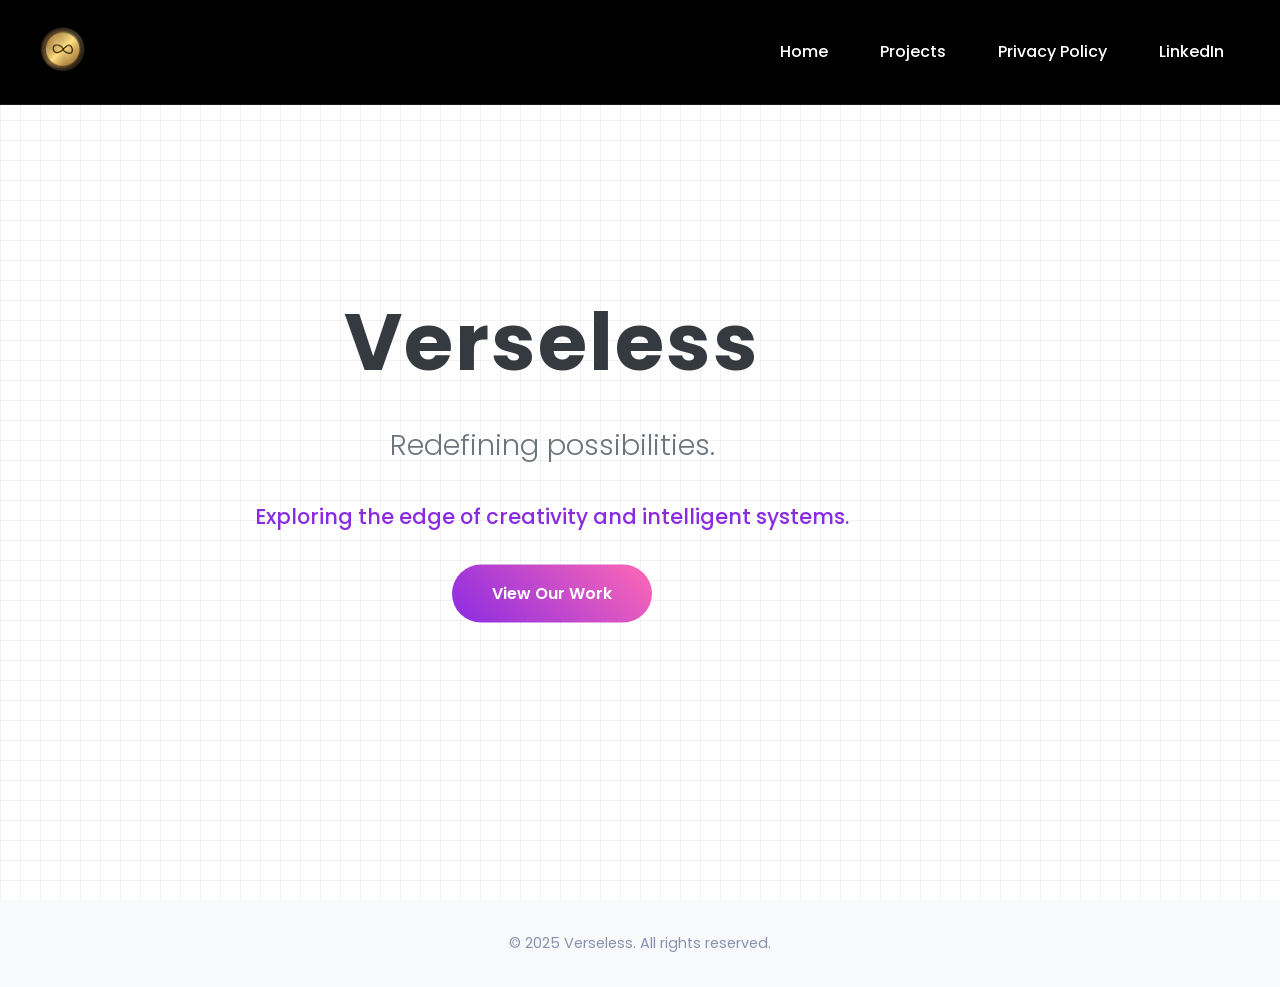
==== index.html @ 961d08e6 "dd" ====
<!DOCTYPE html>
<html lang="en">
<head>
    <meta charset="UTF-8" />
    <meta name="viewport" content="width=device-width, initial-scale=1.0" />
    <title>Verseless</title>
    <link rel="stylesheet" href="style.css">
    <link rel="icon" href="img/favicon.ico" type="image/x-icon">
</head>
<body>
    <header>
        <a href="index.html"><img src="img/v6_logo.png" alt="Verseless Logo" class="logo" /></a>
        <nav>
            <a href="index.html">Home</a>
            <a href="projects.html">Projects</a>
            <a href="privacy.html">Privacy Policy</a>
            <a href="https://www.linkedin.com/company/version6" target="_blank">LinkedIn</a>
        </nav>
    </header>
    <main class="container">
        <section class="hero">

            <div class="hero-content">
                <h1>Verseless</h1>
                <h2>Redefining possibilities.</h2>
                <p class="tagline">Exploring the edge of creativity and intelligent systems.</p>
                <a href="projects.html" class="cta-button">View Our Work</a>
            </div>
        </section>

    </main>
    <footer>
        &copy; 2025 Verseless. All rights reserved.
    </footer>
</body>
</html>
---- style.css ----
@import url('https://fonts.googleapis.com/css2?family=Poppins:wght@300;400;500;600;700&display=swap');

:root {
    --primary-color: #8A2BE2;
    --secondary-color: #f8f9fa;
    --text-color: #343a40;
    --accent-color: #FF69B4;
    --background-color: #FFFFFF;
}

* {
    margin: 0;
    padding: 0;
    box-sizing: border-box;
}

body {
    font-family: 'Poppins', sans-serif;
    background-color: var(--background-color);
    color: var(--text-color);
    text-align: center;
    overflow-x: hidden;
    line-height: 1.6;
    background-image: linear-gradient(rgba(0, 0, 0, 0.05) 1px, transparent 1px), linear-gradient(90deg, rgba(0, 0, 0, 0.05) 1px, transparent 1px);
    background-size: 20px 20px;
}

.container {
    max-width: 1200px;
    margin: 0 auto;
}

header {
    position: fixed;
    top: 0;
    left: 0;
    width: 100%;
    padding: 1rem 2rem;
    display: flex;
    justify-content: space-between;
    align-items: center;
    z-index: 1000;
    background-color: #000000;
    backdrop-filter: blur(10px);
    border-bottom: 1px solid rgba(255, 255, 255, 0.1);
    transition: background-color 0.3s, padding 0.3s;
}

header.scrolled {
    background-color: #000000;
    padding: 0.8rem 2rem;
}

header .logo {
    width: 60px;
    height: auto;
    object-fit: contain;
    transition: transform 0.3s;
}

header .logo:hover {
    transform: scale(1.1);
}

nav a {
    margin: 0 1.5rem;
    color: #FFFFFF;
    text-decoration: none;
    font-weight: 500;
    font-size: 1rem;
    position: relative;
    transition: color 0.3s;
}

nav a::after {
    content: '';
    position: absolute;
    width: 0;
    height: 2px;
    bottom: -5px;
    left: 50%;
    transform: translateX(-50%);
    background-color: var(--primary-color);
    transition: width 0.3s;
}

nav a:hover {
    color: var(--primary-color);
}

nav a:hover::after {
    width: 100%;
}

.hero {
    height: 100vh;
    width: 100vw;
    display: flex;
    flex-direction: column;
    justify-content: center;
    align-items: center;
    text-align: center;
    position: relative;
    color: var(--text-color);
    overflow: hidden;
    transform-style: preserve-3d;
}

#particles-js {
    position: absolute;
    width: 100%;
    height: 100%;
    z-index: 1;
}

.hero-content {
    z-index: 2;
    position: absolute;
    top: 50%;
    left: 40%;
    transform: translate(-50%, -50%);
    text-align: center;
    align-self: center;
}

.hero h1 {
    font-size: 5rem;
    margin-bottom: 1rem;
    font-weight: 700;
    letter-spacing: 2px;
    animation: fadeInDown 1s ease-out;
}

.hero h2 {
    font-size: 1.8rem;
    margin-bottom: 2rem;
    font-weight: 300;
    color: #6c757d;
    animation: fadeInUp 1s ease-out 0.5s;
    animation-fill-mode: backwards;
}

.tagline {
    font-size: 1.3rem;
    color: var(--primary-color);
    font-weight: 500;
    animation: fadeInUp 1s ease-out 1s;
    animation-fill-mode: backwards;
}

.cta-button {
    display: inline-block;
    margin-top: 2rem;
    padding: 1rem 2.5rem;
    background: linear-gradient(45deg, var(--primary-color), var(--accent-color));
    color: #FFFFFF;
    text-decoration: none;
    font-weight: 600;
    border-radius: 50px;
    transition: transform 0.3s, box-shadow 0.3s;
    animation: fadeInUp 1s ease-out 1.5s;
    animation-fill-mode: backwards;
}

.cta-button:hover {
    transform: translateY(-3px);
    box-shadow: 0 10px 20px rgba(138, 43, 226, 0.3);
}

.widget {
    padding: 4rem 2rem;
    text-align: center;
    display: flex;
    flex-direction: column;
    justify-content: center;
    align-items: center;
}

.widget-title {
    font-size: 2.5rem;
    margin-bottom: 1rem;
    color: var(--text-color);
}

.widget-content {
    font-size: 1.2rem;
    color: var(--text-color);
    max-width: 800px;
    margin: 0 auto;
}

footer {
    padding: 2rem 0;
    font-size: 0.9rem;
    color: #8892B0;
    text-align: center;
    width: 100%;
    position: relative;
    bottom: 0;
    background-color: var(--secondary-color);
}

.social-links a {
    color: #8892B0;
    margin: 0 1rem;
    font-size: 1.5rem;
    transition: color 0.3s;
}

.social-links a:hover {
    color: var(--primary-color);
}

@keyframes fadeInDown {
    from {
        opacity: 0;
        transform: translateY(-50px);
    }
    to {
        opacity: 1;
        transform: translateY(0);
    }
}

@keyframes fadeInUp {
    from {
        opacity: 0;
        transform: translateY(50px);
    }
    to {
        opacity: 1;
        transform: translateY(0);
    }
}
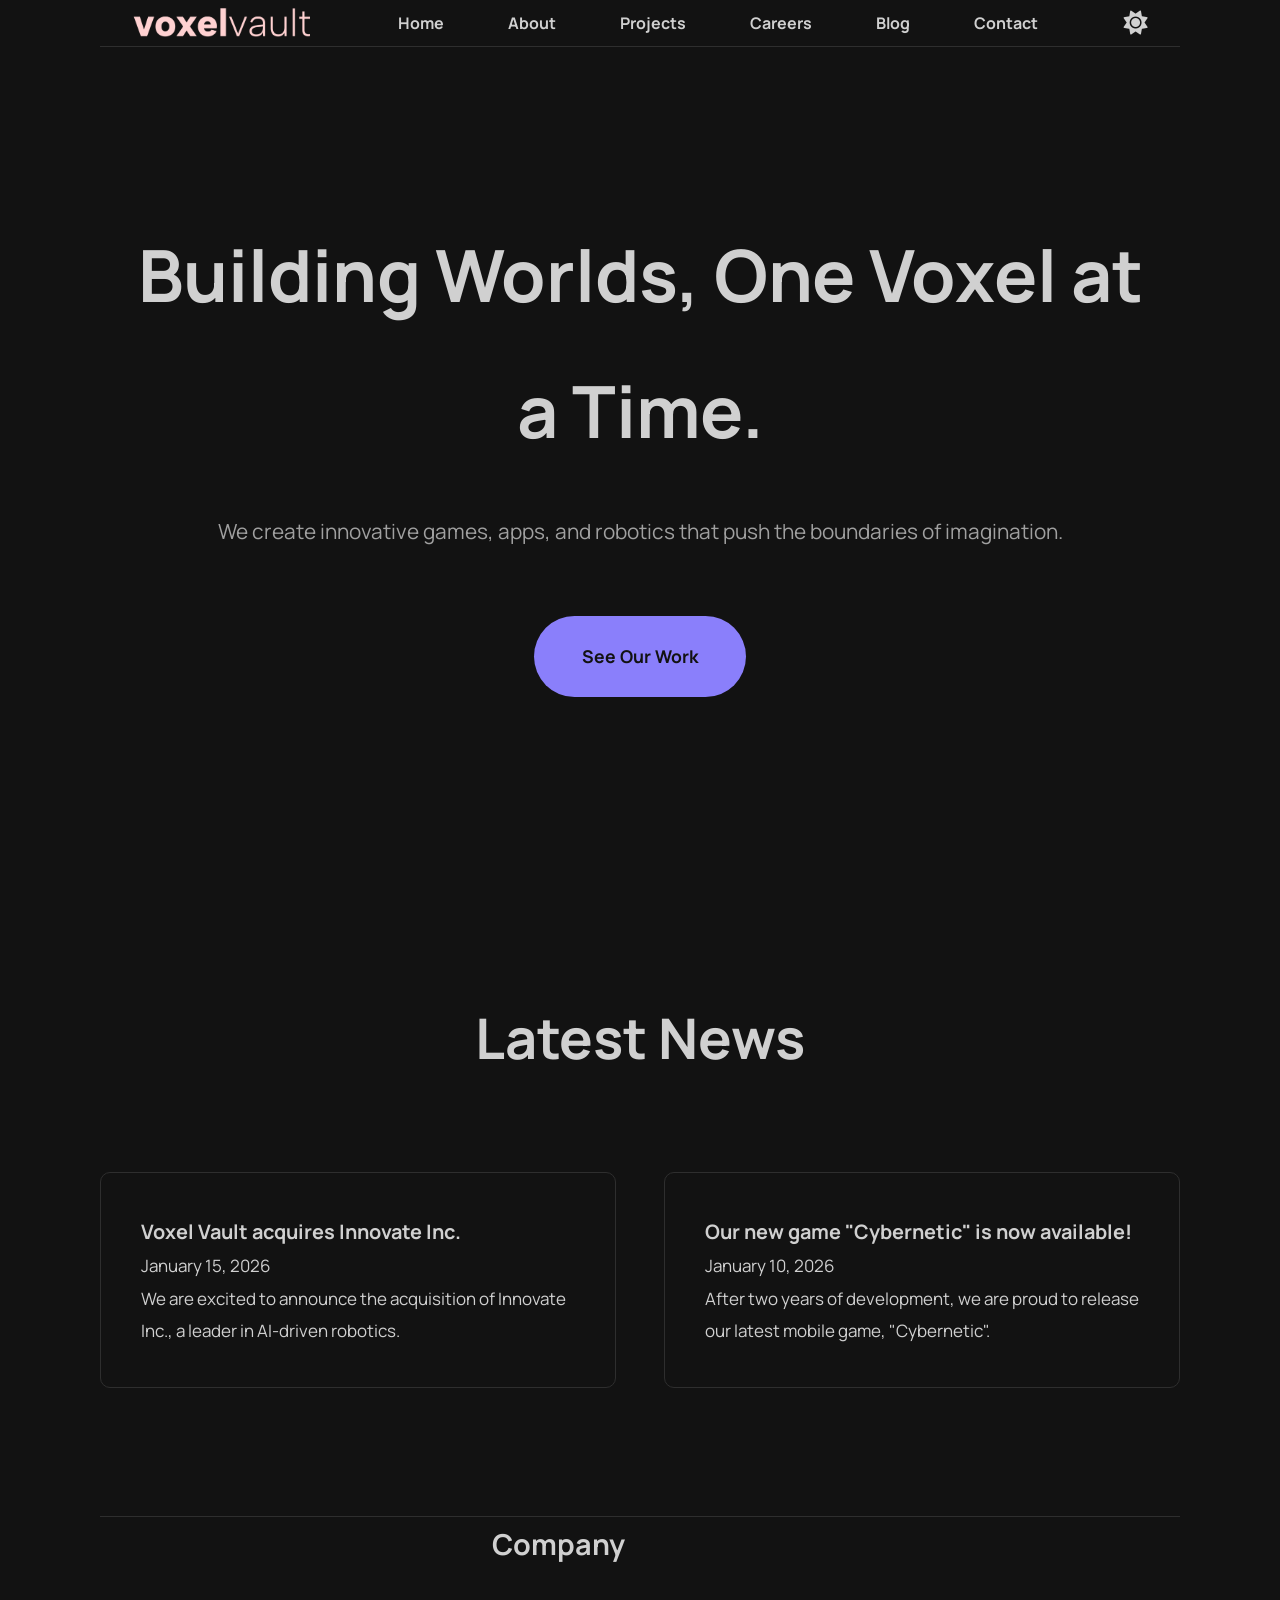
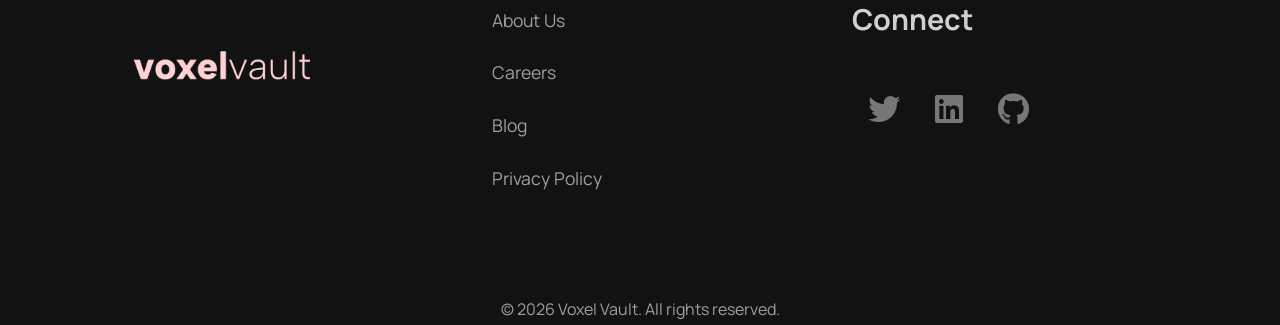
==== commit d91d3731: "Refactor code structure for improved readability and maintainability" ====
--- a/index.html
+++ b/index.html
@@ -3,34 +3,116 @@
 <head>
     <meta charset="UTF-8" />
     <meta name="viewport" content="width=device-width, initial-scale=1.0" />
-    <title>Verseless</title>
+    <title>Voxel Vault - Building Worlds</title>
     <link rel="stylesheet" href="style.css">
+    <link rel="stylesheet" href="dark-theme.css">
     <link rel="icon" href="img/favicon.ico" type="image/x-icon">
+    <link rel="stylesheet" href="https://cdnjs.cloudflare.com/ajax/libs/font-awesome/6.0.0-beta3/css/all.min.css">
 </head>
-<body>
-    <header>
-        <a href="index.html"><img src="img/v6_logo.png" alt="Verseless Logo" class="logo" /></a>
+<body class="dark-theme">
+    <header class="container">
+        <a href="index.html" class="logo">
+            <img src="img/voxelvault-high-resolution-logo-transparent.png" alt="Voxel Vault Logo" class="dark-logo">
+            <img src="img/voxelvault-high-resolution-logo-grayscale-transparent.png" alt="Voxel Vault Logo" class="light-logo">
+        </a>
         <nav>
             <a href="index.html">Home</a>
+            <a href="about.html">About</a>
             <a href="projects.html">Projects</a>
-            <a href="privacy.html">Privacy Policy</a>
-            <a href="https://www.linkedin.com/company/version6" target="_blank">LinkedIn</a>
+            <a href="careers.html">Careers</a>
+            <a href="blog.html">Blog</a>
+            <a href="contact.html">Contact</a>
         </nav>
+        <div class="theme-switcher">
+            <i class="fas fa-sun"></i>
+        </div>
+        <div class="hamburger">
+            <span class="bar"></span>
+            <span class="bar"></span>
+            <span class="bar"></span>
+        </div>
     </header>
-    <main class="container">
+
+    <main>
         <section class="hero">
-
-            <div class="hero-content">
-                <h1>Verseless</h1>
-                <h2>Redefining possibilities.</h2>
-                <p class="tagline">Exploring the edge of creativity and intelligent systems.</p>
-                <a href="projects.html" class="cta-button">View Our Work</a>
+            <div class="container">
+                <h1>Building Worlds, One Voxel at a Time.</h1>
+                <p>We create innovative games, apps, and robotics that push the boundaries of imagination.</p>
+                <a href="projects.html" class="cta-button">See Our Work</a>
             </div>
         </section>
 
+        <section class="section container">
+            <h2 class="section-title">Latest News</h2>
+            <div class="project-grid">
+                <div class="project">
+                    <div class="project-content">
+                        <h3>Voxel Vault acquires Innovate Inc.</h3>
+                        <p class="meta">January 15, 2026</p>
+                        <p>We are excited to announce the acquisition of Innovate Inc., a leader in AI-driven robotics.</p>
+                    </div>
+                </div>
+                <div class="project">
+                    <div class="project-content">
+                        <h3>Our new game "Cybernetic" is now available!</h3>
+                        <p class="meta">January 10, 2026</p>
+                        <p>After two years of development, we are proud to release our latest mobile game, "Cybernetic".</p>
+                    </div>
+                </div>
+            </div>
+        </section>
     </main>
-    <footer>
-        &copy; 2025 Verseless. All rights reserved.
+
+    <footer class="container">
+        <div class="footer-grid">
+            <div class="logo">
+                <a href="index.html">
+                    <img src="img/voxelvault-high-resolution-logo-transparent.png" alt="Voxel Vault Logo" class="dark-logo">
+                    <img src="img/voxelvault-high-resolution-logo-grayscale-transparent.png" alt="Voxel Vault Logo" class="light-logo">
+                </a>
+            </div>
+            <div>
+                <h4>Company</h4>
+                <ul>
+                    <li><a href="about.html">About Us</a></li>
+                    <li><a href="careers.html">Careers</a></li>
+                    <li><a href="blog.html">Blog</a></li>
+                    <li><a href="privacy.html">Privacy Policy</a></li>
+                </ul>
+            </div>
+            <div>
+                <h4>Connect</h4>
+                <div class="social-links">
+                    <a href="#"><i class="fab fa-twitter"></i></a>
+                    <a href="#"><i class="fab fa-linkedin"></i></a>
+                    <a href="#"><i class="fab fa-github"></i></a>
+                </div>
+            </div>
+        </div>
+        <p>&copy; 2026 Voxel Vault. All rights reserved.</p>
     </footer>
+
+    <script>
+        const themeSwitcher = document.querySelector('.theme-switcher i');
+        const body = document.querySelector('body');
+        const hamburger = document.querySelector('.hamburger');
+        const navMenu = document.querySelector('nav');
+
+        themeSwitcher.addEventListener('click', () => {
+            body.classList.toggle('dark-theme');
+            if (body.classList.contains('dark-theme')) {
+                themeSwitcher.classList.remove('fa-moon');
+                themeSwitcher.classList.add('fa-sun');
+            } else {
+                themeSwitcher.classList.remove('fa-sun');
+                themeSwitcher.classList.add('fa-moon');
+            }
+        });
+        
+        hamburger.addEventListener('click', () => {
+            hamburger.classList.toggle('active');
+            navMenu.classList.toggle('active');
+        });
+    </script>
 </body>
 </html>
--- a/style.css
+++ b/style.css
@@ -1,11 +1,13 @@
-@import url('https://fonts.googleapis.com/css2?family=Poppins:wght@300;400;500;600;700&display=swap');
+@import url('https://fonts.googleapis.com/css2?family=Manrope:wght@400;700&display=swap');
 
 :root {
-    --primary-color: #8A2BE2;
-    --secondary-color: #f8f9fa;
-    --text-color: #343a40;
-    --accent-color: #FF69B4;
-    --background-color: #FFFFFF;
+    --primary-color: #6c5ce7;
+    --text-color: #555555;
+    --background-color: #f8f9fa;
+    --secondary-background-color: #ffffff;
+    --border-color: #e0e0e0;
+
+    --body-font: 'Manrope', sans-serif;
 }
 
 * {
@@ -15,220 +17,328 @@
 }
 
 body {
-    font-family: 'Poppins', sans-serif;
+    font-family: var(--body-font);
     background-color: var(--background-color);
     color: var(--text-color);
-    text-align: center;
-    overflow-x: hidden;
-    line-height: 1.6;
-    background-image: linear-gradient(rgba(0, 0, 0, 0.05) 1px, transparent 1px), linear-gradient(90deg, rgba(0, 0, 0, 0.05) 1px, transparent 1px);
-    background-size: 20px 20px;
+    line-height: 1.9;
+    font-size: 17px;
+}
+
+.dark-logo {
+    display: none;
 }
 
 .container {
-    max-width: 1200px;
+    max-width: 1080px;
     margin: 0 auto;
+    padding: 0 2rem;
 }
 
 header {
-    position: fixed;
-    top: 0;
-    left: 0;
-    width: 100%;
-    padding: 1rem 2rem;
+    padding: 2.5rem 0;
     display: flex;
     justify-content: space-between;
     align-items: center;
-    z-index: 1000;
-    background-color: #000000;
-    backdrop-filter: blur(10px);
-    border-bottom: 1px solid rgba(255, 255, 255, 0.1);
-    transition: background-color 0.3s, padding 0.3s;
-}
-
-header.scrolled {
-    background-color: #000000;
-    padding: 0.8rem 2rem;
-}
-
-header .logo {
-    width: 60px;
+    border-bottom: 1px solid var(--border-color);
+}
+
+header .logo img {
     height: auto;
+    max-width: 180px;
+    max-height: 60px;
     object-fit: contain;
-    transition: transform 0.3s;
-}
-
-header .logo:hover {
-    transform: scale(1.1);
+}
+
+nav {
+    display: flex;
 }
 
 nav a {
-    margin: 0 1.5rem;
-    color: #FFFFFF;
+    margin: 0 2rem;
+    color: var(--text-color);
     text-decoration: none;
-    font-weight: 500;
+    font-weight: 700;
     font-size: 1rem;
-    position: relative;
-    transition: color 0.3s;
-}
-
-nav a::after {
-    content: '';
-    position: absolute;
-    width: 0;
-    height: 2px;
-    bottom: -5px;
-    left: 50%;
-    transform: translateX(-50%);
-    background-color: var(--primary-color);
-    transition: width 0.3s;
 }
 
 nav a:hover {
     color: var(--primary-color);
 }
 
-nav a:hover::after {
+.theme-switcher {
+    cursor: pointer;
+    font-size: 1.5rem;
+}
+
+.hamburger {
+    display: none;
+    cursor: pointer;
+}
+
+.hamburger .bar {
+    display: block;
+    width: 25px;
+    height: 3px;
+    margin: 5px auto;
+    -webkit-transition: all 0.3s ease-in-out;
+    transition: all 0.3s ease-in-out;
+    background-color: var(--text-color);
+}
+
+
+.hero {
+    text-align: center;
+    padding: 10rem 0;
+}
+
+.hero h1 {
+    font-size: 4.5rem;
+    margin-bottom: 2rem;
+}
+
+.hero p {
+    font-size: 1.3rem;
+    color: #777777;
+    margin-bottom: 4rem;
+}
+
+.cta-button {
+    display: inline-block;
+    padding: 1.5rem 3rem;
+    background: var(--primary-color);
+    color: #ffffff;
+    text-decoration: none;
+    font-weight: 700;
+    border-radius: 50px;
+    font-size: 1.1rem;
+    transition: background-color 0.3s;
+}
+
+.cta-button:hover {
+    background-color: #5a4cdb;
+}
+
+.section {
+    padding: 8rem 0;
+    border-bottom: 1px solid var(--border-color);
+}
+
+.section-title {
+    font-size: 3.5rem;
+    margin-bottom: 5rem;
+    text-align: center;
+}
+
+.project-grid {
+    display: grid;
+    grid-template-columns: repeat(auto-fit, minmax(320px, 1fr));
+    gap: 3rem;
+}
+
+.project {
+    border: 1px solid var(--border-color);
+    border-radius: 10px;
+    overflow: hidden;
+    transition: transform 0.3s;
+}
+
+.project:hover {
+    transform: translateY(-5px);
+}
+
+.project img {
     width: 100%;
-}
-
-.hero {
-    height: 100vh;
-    width: 100vw;
+    height: 220px;
+    object-fit: cover;
+}
+
+.project-content {
+    padding: 2.5rem;
+}
+
+.project-content h2 {
+    font-size: 2rem;
+    margin-bottom: 1.5rem;
+}
+
+footer {
+    text-align: center;
+    padding: 6rem 0;
+    color: #777777;
+    font-size: 1rem;
+}
+
+.footer-grid {
+    display: grid;
+    grid-template-columns: repeat(auto-fit, minmax(240px, 1fr));
+    gap: 4rem;
+    text-align: left;
+    margin-bottom: 5rem;
+    align-items: center;
+}
+
+.footer-grid .logo img {
+    height: auto;
+    max-width: 180px;
+    max-height: 60px;
+    object-fit: contain;
+}
+
+.footer-grid h4 {
+    font-size: 1.8rem;
+    margin-bottom: 2rem;
+    color: var(--text-color);
+}
+
+.footer-grid ul {
+    list-style: none;
+}
+
+.footer-grid ul li {
+    margin-bottom: 1.2rem;
+}
+
+.footer-grid ul li a {
+    color: #777777;
+    text-decoration: none;
+    font-size: 1.1rem;
+}
+
+.footer-grid ul li a:hover {
+    color: var(--primary-color);
+}
+
+.social-links a {
+    color: #777777;
+    margin: 0 1rem;
+    font-size: 2rem;
+}
+
+.social-links a:hover {
+    color: var(--primary-color);
+}
+
+.back-link {
+    display: inline-block;
+    margin-top: 4rem;
+    color: var(--primary-color);
+    text-decoration: none;
+    font-weight: 700;
+}
+.back-link:hover {
+    text-decoration: underline;
+}
+form {
     display: flex;
     flex-direction: column;
-    justify-content: center;
-    align-items: center;
-    text-align: center;
-    position: relative;
-    color: var(--text-color);
-    overflow: hidden;
-    transform-style: preserve-3d;
-}
-
-#particles-js {
-    position: absolute;
-    width: 100%;
-    height: 100%;
-    z-index: 1;
-}
-
-.hero-content {
-    z-index: 2;
-    position: absolute;
-    top: 50%;
-    left: 40%;
-    transform: translate(-50%, -50%);
-    text-align: center;
-    align-self: center;
-}
-
-.hero h1 {
-    font-size: 5rem;
-    margin-bottom: 1rem;
+    gap: 2rem;
+    max-width: 640px;
+    margin: 0 auto;
+}
+input, textarea {
+    padding: 1.5rem;
+    border: 1px solid var(--border-color);
+    border-radius: 10px;
+    font-family: var(--body-font);
+    font-size: 1.1rem;
+}
+button[type="submit"] {
+    padding: 1.5rem;
+    background: var(--primary-color);
+    color: #ffffff;
+    border: none;
+    border-radius: 10px;
+    cursor: pointer;
     font-weight: 700;
-    letter-spacing: 2px;
-    animation: fadeInDown 1s ease-out;
-}
-
-.hero h2 {
-    font-size: 1.8rem;
+    font-size: 1.1rem;
+    transition: background-color 0.3s;
+}
+
+.job-listing {
+    border: 1px solid var(--border-color);
+    border-radius: 10px;
+    padding: 2.5rem;
+    margin-bottom: 2.5rem;
+}
+
+.job-listing h3 {
+    font-size: 2.2rem;
+    margin-bottom: 1.2rem;
+}
+
+.job-listing .location {
+    font-style: italic;
+    color: #777777;
     margin-bottom: 2rem;
-    font-weight: 300;
-    color: #6c757d;
-    animation: fadeInUp 1s ease-out 0.5s;
-    animation-fill-mode: backwards;
-}
-
-.tagline {
-    font-size: 1.3rem;
-    color: var(--primary-color);
-    font-weight: 500;
-    animation: fadeInUp 1s ease-out 1s;
-    animation-fill-mode: backwards;
-}
-
-.cta-button {
-    display: inline-block;
-    margin-top: 2rem;
-    padding: 1rem 2.5rem;
-    background: linear-gradient(45deg, var(--primary-color), var(--accent-color));
-    color: #FFFFFF;
-    text-decoration: none;
-    font-weight: 600;
-    border-radius: 50px;
-    transition: transform 0.3s, box-shadow 0.3s;
-    animation: fadeInUp 1s ease-out 1.5s;
-    animation-fill-mode: backwards;
-}
-
-.cta-button:hover {
-    transform: translateY(-3px);
-    box-shadow: 0 10px 20px rgba(138, 43, 226, 0.3);
-}
-
-.widget {
-    padding: 4rem 2rem;
-    text-align: center;
-    display: flex;
-    flex-direction: column;
-    justify-content: center;
-    align-items: center;
-}
-
-.widget-title {
-    font-size: 2.5rem;
-    margin-bottom: 1rem;
-    color: var(--text-color);
-}
-
-.widget-content {
-    font-size: 1.2rem;
-    color: var(--text-color);
-    max-width: 800px;
-    margin: 0 auto;
-}
-
-footer {
-    padding: 2rem 0;
-    font-size: 0.9rem;
-    color: #8892B0;
-    text-align: center;
-    width: 100%;
-    position: relative;
-    bottom: 0;
-    background-color: var(--secondary-color);
-}
-
-.social-links a {
-    color: #8892B0;
-    margin: 0 1rem;
-    font-size: 1.5rem;
-    transition: color 0.3s;
-}
-
-.social-links a:hover {
-    color: var(--primary-color);
-}
-
-@keyframes fadeInDown {
-    from {
+}
+
+.blog-post {
+    margin-bottom: 5rem;
+}
+
+.blog-post h3 {
+    font-size: 3rem;
+    margin-bottom: 1.5rem;
+}
+
+.blog-post .meta {
+    font-size: 1.1rem;
+    color: #777777;
+    margin-bottom: 2rem;
+}
+
+@media (max-width: 768px) {
+    nav {
+        position: fixed;
+        left: -100%;
+        top: 70px;
+        flex-direction: column;
+        background-color: var(--background-color);
+        width: 100%;
+        text-align: center;
+        transition: 0.3s;
+        box-shadow: 0 10px 27px rgba(0, 0, 0, 0.05);
+        z-index: 100;
+    }
+
+    nav.active {
+        left: 0;
+    }
+
+    nav a {
+        margin: 1.5rem 0;
+    }
+
+    .hamburger {
+        display: block;
+        z-index: 101;
+    }
+
+    .hamburger.active .bar:nth-child(2) {
         opacity: 0;
-        transform: translateY(-50px);
-    }
-    to {
-        opacity: 1;
-        transform: translateY(0);
-    }
-}
-
-@keyframes fadeInUp {
-    from {
-        opacity: 0;
-        transform: translateY(50px);
-    }
-    to {
-        opacity: 1;
-        transform: translateY(0);
+    }
+
+    .hamburger.active .bar:nth-child(1) {
+        transform: translateY(8px) rotate(45deg);
+    }
+
+    .hamburger.active .bar:nth-child(3) {
+        transform: translateY(-8px) rotate(-45deg);
+    }
+
+    .hero {
+        padding: 6rem 0;
+    }
+
+    .hero h1 {
+        font-size: 3rem;
+    }
+
+    .hero p {
+        font-size: 1.1rem;
+    }
+
+    .section-title {
+        font-size: 2.5rem;
     }
 }
--- a/dark-theme.css
+++ b/dark-theme.css
@@ -0,0 +1,34 @@
+/* Dark Theme */
+body.dark-theme {
+    --primary-color: #8a7ffb;
+    --text-color: #d0d0d0;
+    --background-color: #121212;
+    --secondary-background-color: #1e1e1e;
+    --border-color: #2e2e2e;
+}
+
+body.dark-theme .light-logo {
+    display: none;
+}
+
+body.dark-theme .dark-logo {
+    display: block;
+}
+
+body.dark-theme .cta-button {
+    background: var(--primary-color);
+    color: #121212;
+}
+
+body.dark-theme .hero p,
+body.dark-theme .job-listing .location,
+body.dark-theme .blog-post .meta,
+body.dark-theme footer,
+body.dark-theme .footer-grid ul li a {
+    color: #a0a0a0;
+}
+
+body.dark-theme .project,
+body.dark-theme .job-listing {
+    background-color: transparent;
+}
